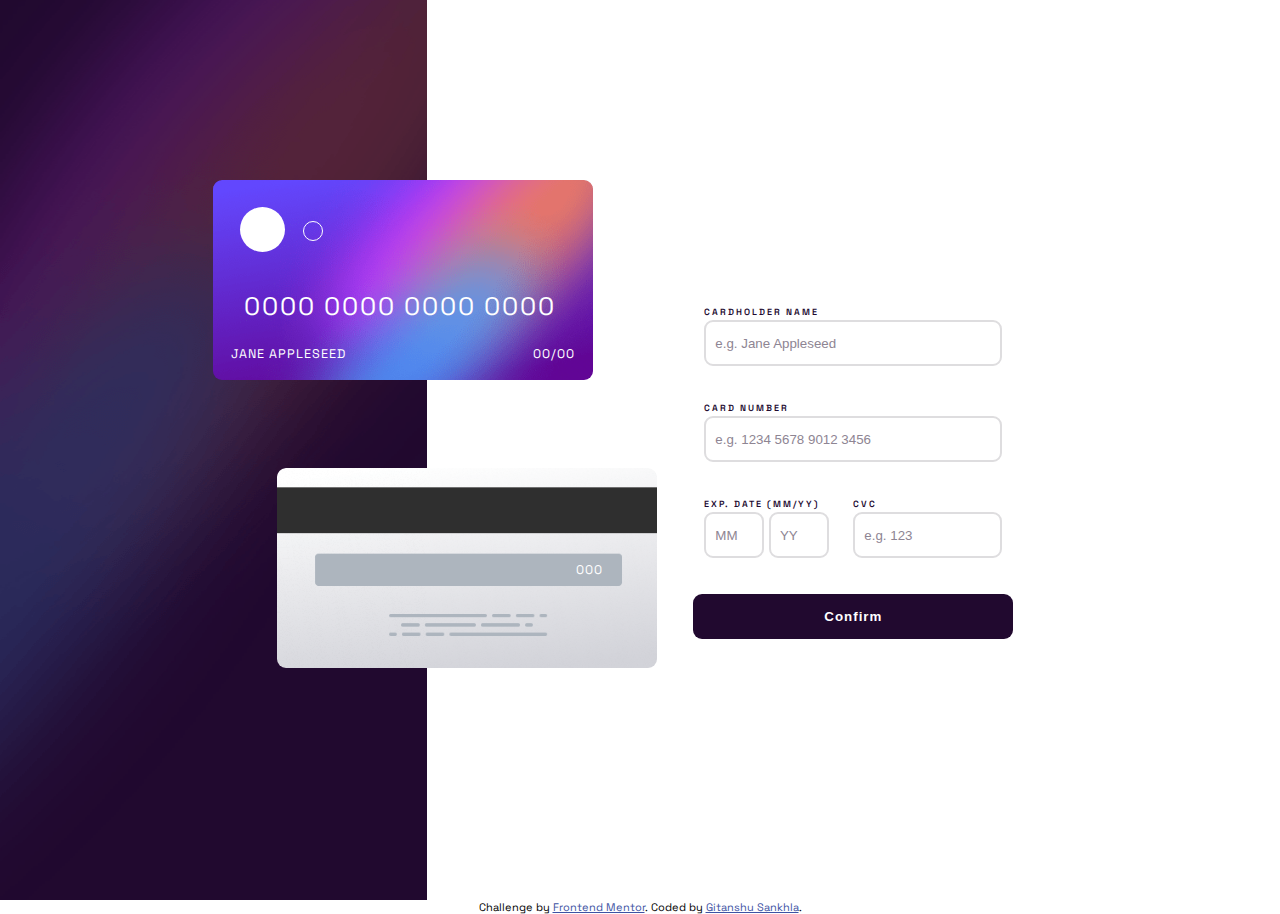
==== index.html @ 53a843ad "." ====
<!DOCTYPE html>
<html lang="en">
<head>
  <meta charset="UTF-8">
  <meta name="viewport" content="width=device-width, initial-scale=1.0"> <!-- displays site properly based on user's device -->
  <meta name="google-site-verification" content="2A1CO2UIUcDcr_QKyHDe_jBnlbCbm5bD10bQtdcxqWQ" />
  <link rel="icon" type="image/png" sizes="32x32" href="./images/favicon-32x32.png">
  
  <title>Interactive card details form</title>

  <link rel="stylesheet" href="style.css">      
  <link rel="stylesheet" href="media.css">      
  <link rel="stylesheet" href="alerts.css">      

  <!-- Feel free to remove these styles or customise in your own stylesheet 👍 -->
  <style>
    .attribution { font-size: 11px; text-align: center; }
    .attribution a { color: hsl(228, 45%, 44%); }
  </style>

  <!-- google fonts -->
  <link rel="preconnect" href="https://fonts.googleapis.com">
  <link rel="preconnect" href="https://fonts.gstatic.com" crossorigin>
  <link href="https://fonts.googleapis.com/css2?family=Space+Grotesk:wght@400;500;600&display=swap" rel="stylesheet">

</head>
<body>
<!-- container to hold data -->
  <div class="container">
    <!-- container for left gradient background -->
    <div class="background-left">
      <!-- card container -->
      <div class="card-container">
      <!-- card front side  -->
        <div class="card-front">
          <span class="card-num" id="card-num">0000 0000 0000 0000</span> <br>
          <span class="card-name" id="card-name"> Jane Appleseed </span>
          <span class="card-exp" id="card-exp"> 00/00 </span>
        </div>
        <!-- card back side -->
        <div class="card-back">
          <span class="card-cvc" id="card-cvc">000</span>
        </div>
      </div>
    </div>

    <!-- container to hold form -->
    <div class="background-right">
    
      <div class="form">
        <section>

          <div class="form-name">
            <label for="cardholder">Cardholder Name</label> <br>
            <!-- warning -->
            <span class="warning hidden" id="no-name">Can't be blank</span>
            <span class="warning hidden" id="no-name-number">Wrong format, letter only</span>

            <input type="text" name="cardholder" id="cardholder-name" placeholder="e.g. Jane Appleseed">
          </div>
          
          <div class="form-number">
            
            <!-- warning -->
            <span class="warning hidden" id="no-card-number">Can't be blank</span>
            <span class="warning hidden" id="no-card-letter">Wrong format, numbers / space only</span>

            <label for="card-form-num">card number</label> <br>
            <input type="text" name="card-form-num" id="card-form-num" placeholder="e.g. 1234 5678 9012 3456">
          </div>
          
          <div class="form-date-cvc">
            <div class="dates">
              <label for="exp-date">Exp. date (MM/YY)</label> <br>
              <!-- warning -->
              <span class="warning hidden" id="no-date">Can't be blank</span>
              <span class="warning hidden" id="wrong-date">Wrong date entry</span>

              <input type="number" name="exp-date" id="exp-date-mm" placeholder="MM">
              <input type="number" name="exp-date" id="exp-date-yy" placeholder="YY">
            </div>
            
            <div class="cvc">
              <label for="form-cvc">cvc</label> <br>
              <!-- warning -->
              <span class="warning hidden" id="no-cvc">Can't be blank</span>
              <span class="warning hidden" id="no-cvc-letter">Wrong format, number only</span>
              
              <input type="number" name="form-cvc" id="form-cvc" placeholder="e.g. 123">
            </div>
          </div>
          <!-- type="submit" onsubmit="confirmButton(); return false;" -->
        </section>
        <button type="button" id="btn-cof">Confirm</button>
      </div>
      

      <!-- @@@@@@@@@@@@@@@@@@@@@@@@@@@@@@@@@@@@@@@@@@@@@@@ -->
      <div class="card-complete hidden">
        <svg width="80" height="80" fill="none" xmlns="http://www.w3.org/2000/svg"><circle cx="40" cy="40" r="40" fill="url(#a)"/><path d="M28 39.92 36.08 48l16-16" stroke="#fff" stroke-width="3"/><defs><linearGradient id="a" x1="-23.014" y1="11.507" x2="0" y2="91.507" gradientUnits="userSpaceOnUse"><stop stop-color="#6348FE"/><stop offset="1" stop-color="#610595"/></linearGradient></defs></svg>
        <h2>THANK YOU!</h2>
        <p>We've added your card details</p>
        <button class="btn-con" id="btn-con">Continue</button>
      </div>


    </div>

  </div>

  
  <!-- Cardholder Name
  e.g. Jane Appleseed

  Card Number
  e.g. 1234 5678 9123 0000

  Exp. Date (MM/YY)
  MM
  YY

  CVC
  e.g. 123

  Confirm -->

  <!-- Completed state start -->
<!-- 
  Thank you!
  We've added your card details
  Continue -->
  
  <div class="attribution">
    Challenge by <a href="https://www.frontendmentor.io?ref=challenge" target="_blank">Frontend Mentor</a>. 
    Coded by <a href="https://www.frontendmentor.io/profile/gitanshu18" target="_blank">Gitanshu Sankhla</a>.
  </div>

  <script src="script.js"></script>
</body>
</html>
---- style.css ----
*{
    margin: 0;
    padding: 0;
    box-sizing: border-box;
}

html{
    font-size: 18px;
    font-family: 'Space Grotesk', sans-serif;
}

body{
    overflow-x: hidden;
}

.hidden{
    visibility: hidden;
    opacity: 0;
    pointer-events: none;
}

.container {
    height: 100vh;
    width: 100%;
    background-color: #fff;
    display: grid;
    grid-template-columns: 1fr 2fr;
}

.card-container{
    background: url('images/bg-main-desktop.png') no-repeat;
    width: 100%;
    height: 100%;
    color: #fff;
    position: relative;
}

.card-back,
.card-front{
    width: 380px;
    height: 200px;
    padding: 2rem;
    /* aspect-ratio: 16/10; */
    border-radius: .5rem;
    position: absolute;
    background-size: 100%;
}

.card-front{
    background: url('images/bg-card-front.png') no-repeat;
    top: 20%;
    left: 50%;
}

.card-num{
    position: absolute;
    top: 100px;
    /* font-weight: 500; */
    font-size: 1.5rem;
}

.card-back{
    background: url('images/bg-card-back.png') no-repeat;
    top: 52%;
    left: 65%;
}

.card-num{
    font-size: 1.4rem;
    letter-spacing: 2px;
    position: absolute;
    top: 55%;
    /* text-align: center; */
    left:8%;
    /* margin: auto; */
}
.card-name{
 font-size: .7rem;
 position: absolute;
 bottom: 1rem;
 left: 1rem;
 text-transform: uppercase;
 letter-spacing: 1px;
}
.card-exp{
    font-size: .7rem;
    position: absolute;
    bottom: 1rem;
    right: 1rem;
    text-transform: uppercase;
    letter-spacing: 1px;
}
.card-cvc{
    font-size: .7rem;
    position: absolute;
    bottom: 5rem;
    right: 3rem;
    text-transform: uppercase;
    letter-spacing: 1px;
}

.card-front::before{
    content: '';
    height: 2.5rem;
    border-radius: 50%;
    aspect-ratio: 1/1;
    background-color: #fff;
    position: absolute;
    top: 1.5rem;
    left: 1.5rem;
}
.card-front::after{
    content: '';
    height: 1rem;
    border-radius: 50%;
    aspect-ratio: 1/1;
    border: 1px solid #fff;
    /* background-color: #fff; */
    position: absolute;
    top: calc(1.5rem + 0.75rem);
    left: 5rem;
}

.background-right{
    position: relative;
}

.form{
    position: absolute;
    top: 50%;
    display: flex;
    flex-direction: column;
    left: 50%;
    transform: translate(-50%, -50%);
}

section{
    width: 370px;
    padding: 2rem;
    display: grid;
    grid-template-columns: 1fr;
    row-gap: 1.5rem;
}

label{
    font-size: 0.5rem;
    color:hsl(278, 68%, 11%);
    text-transform: uppercase;
    font-family: inherit;
    font-weight: 600;
    letter-spacing: 2px;
}

input{
    padding: .75rem .5rem;
    width: 100%;
    text-transform: capitalize;
    position: relative;
    border-radius: .5rem;
    border: 2px solid hsl(270, 3%, 87%) ;
}



input::placeholder{
    color:  hsl(279, 6%, 55%);
    text-transform: none;
    font-weight: 500;
}

input:focus{
    outline: none;
    border: 2px solid transparent;
    border-radius: .5rem;
    background: linear-gradient(white, white) padding-box,
    linear-gradient(to right, hsl(249, 99%, 64%), hsl(278, 94%, 30%)) border-box;
}

.form-date-cvc{
    display: flex;
}

.dates{
    width: 50%;
}

#exp-date-mm,
#exp-date-yy{
    width: 40%;
}

.cvc{
    width: 50%;
}

button{
    height: 2.5rem;
    border: none;
    border-radius: .5rem;
    background-color: hsl(278, 68%, 11%);
    color: white;
    text-transform: capitalize;
    font-weight: 700;
    letter-spacing: 1px;
    cursor: pointer;
    transition: all .5s;
}

button:active{
    scale: 0.99;
    cursor: pointer;
}

#btn-cof{
    text-align: center;
    margin: auto;
    width: 320px;
}

.card-complete{
    width: 300px;
    display: flex;
    align-items:center;
    justify-content: center;
    position: absolute;
    flex-direction: column;
    gap: 1rem;
    top: 50%;
    left: 50%;
    transform: translate(-50%,-50%);
}

.card-complete h2{
    font-size: 1.5rem;
    letter-spacing: 3px;
}

.card-complete p{
    font-size: .8rem;
    font-weight: 500;
    color: hsl(279, 6%, 55%);
}

.btn-con{
    width: 100%;
    padding: 0 1rem;
    font-weight: 500;
}

.form-name,
.form-number,
.dates,
.cvc{
    position: relative;
}

.warning{
    color: red;
    position: absolute;
    bottom: -.7rem;
    left: 0;
    display: block;
    font-size: .5rem;
}

.warning::before{
    content: '🛑 ';
}

#no-name,
#no-card-number,
#no-cvc,
#wrong-date{
    bottom: -1.2rem;
}
---- media.css ----
@media screen and (max-width:1250px){
    .card-front{
        left: 30%;
    }
    .card-back{
        left:45%;
    }
}

@media screen and (max-width:990px) {
    .container{
        grid-template-columns: 1fr;
    }
    .card-container{
        background-size: cover;
    }
    .card-front{
        left: 10%;
        z-index: 2;
        top: 50%;
    }
    .card-back{
        /* display: hidden; */
        z-index: 1;
        left: 25%;
        top: 20%;
    }
}

@media screen and (max-width:550px) {
    html{
        font-size: 14px;
    }

    .container{
        grid-template-rows: 1fr 2fr;
    }

    .card-container{
        background-image: url('images/bg-main-mobile.png');
    }
    /* .card-front,
    .card-back{
        width: 280px;
        aspect-ratio: 19/10;
    } */
    .form{
        width: 100%;
    }
    form{
        margin: auto;
    }
    .card-back,
    .card-front{
        width: 280px;
        height: 153px;
    }
    .card-front{
        top: 60%;
        left: 2.5%;
        background-image: url('images/bg-card-front\ -sm.png');
    }
    .card-back{
        top: 25%;
        background-image: url('images/bg-card-back\ -sm.png');
        left: 20%;
    }
    .card-num{
        top: 90px;
        left: 15px;
    }
    .card-name{
        top: 125px;
    }
    .card-exp{
        top: 125px;
        left: 230px;
    }
    .card-cvc{
        top: 70px;
        left: 220px;
    }
}
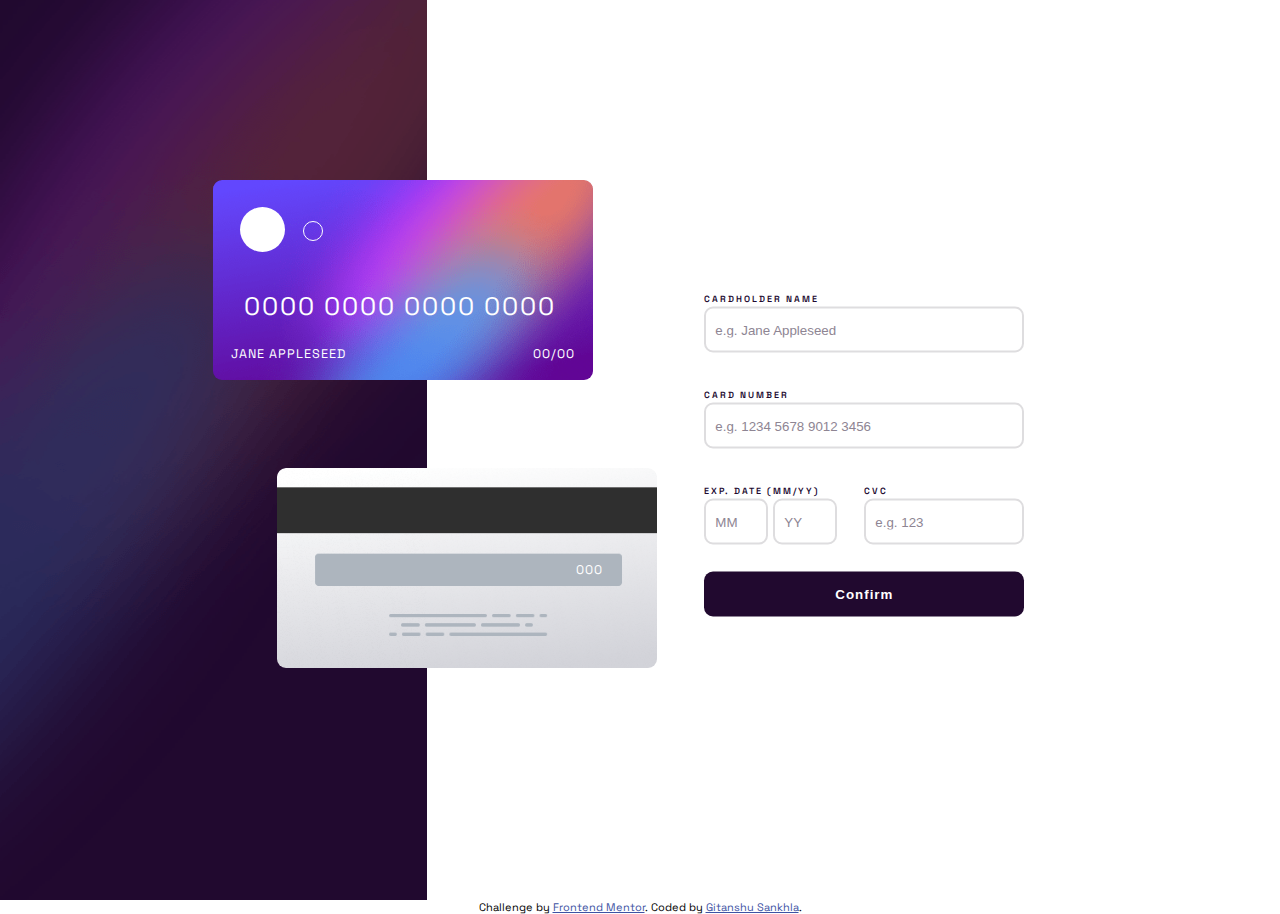
==== commit 3cdbce4f: "remove some issues" ====
--- a/index.html
+++ b/index.html
@@ -1,5 +1,6 @@
+
 <!DOCTYPE html>
-<html lang="en">
+<html >
 <head>
   <meta charset="UTF-8">
   <meta name="viewport" content="width=device-width, initial-scale=1.0"> <!-- displays site properly based on user's device -->
@@ -10,8 +11,6 @@
 
   <link rel="stylesheet" href="style.css">      
   <link rel="stylesheet" href="media.css">      
-  <link rel="stylesheet" href="alerts.css">      
-
   <!-- Feel free to remove these styles or customise in your own stylesheet 👍 -->
   <style>
     .attribution { font-size: 11px; text-align: center; }
@@ -51,7 +50,7 @@
         <section>
 
           <div class="form-name">
-            <label for="cardholder">Cardholder Name</label> <br>
+            <label for="cardholder-name">Cardholder Name</label> <br>
             <!-- warning -->
             <span class="warning hidden" id="no-name">Can't be blank</span>
             <span class="warning hidden" id="no-name-number">Wrong format, letter only</span>
@@ -66,18 +65,18 @@
             <span class="warning hidden" id="no-card-letter">Wrong format, numbers / space only</span>
 
             <label for="card-form-num">card number</label> <br>
-            <input type="text" name="card-form-num" id="card-form-num" placeholder="e.g. 1234 5678 9012 3456">
+            <input type="text" name="card-form" id="card-form-num" placeholder="e.g. 1234 5678 9012 3456">
           </div>
           
           <div class="form-date-cvc">
             <div class="dates">
-              <label for="exp-date">Exp. date (MM/YY)</label> <br>
+              <label for="exp-date-mm">Exp. date (MM/YY)</label> <br>
               <!-- warning -->
               <span class="warning hidden" id="no-date">Can't be blank</span>
               <span class="warning hidden" id="wrong-date">Wrong date entry</span>
 
               <input type="number" name="exp-date" id="exp-date-mm" placeholder="MM">
-              <input type="number" name="exp-date" id="exp-date-yy" placeholder="YY">
+              <input type="number" name="exp-date-2" id="exp-date-yy" placeholder="YY">
             </div>
             
             <div class="cvc">
@@ -90,14 +89,14 @@
             </div>
           </div>
           <!-- type="submit" onsubmit="confirmButton(); return false;" -->
+          <button type="button" id="btn-cof">Confirm</button>
         </section>
-        <button type="button" id="btn-cof">Confirm</button>
       </div>
       
 
       <!-- @@@@@@@@@@@@@@@@@@@@@@@@@@@@@@@@@@@@@@@@@@@@@@@ -->
       <div class="card-complete hidden">
-        <svg width="80" height="80" fill="none" xmlns="http://www.w3.org/2000/svg"><circle cx="40" cy="40" r="40" fill="url(#a)"/><path d="M28 39.92 36.08 48l16-16" stroke="#fff" stroke-width="3"/><defs><linearGradient id="a" x1="-23.014" y1="11.507" x2="0" y2="91.507" gradientUnits="userSpaceOnUse"><stop stop-color="#6348FE"/><stop offset="1" stop-color="#610595"/></linearGradient></defs></svg>
+        <svg width="80" height="80" fill="none" xmlns="http://www.w3.org/2000/svg"><circle cx="40" cy="40" r="40" fill="url(#a)"/><path d="M28 39.92 36.08 48l16-16" stroke="#fff" stroke-width="3"/><defs><linearGradient id="a" x1="-23.014" y1="11.507" x2="0" y2="91.507" gradientUnits="userSpaceOnUse"><stop stop-color="#6348FE"/> <stop offset="1" stop-color="#610595"/></linearGradient></defs></svg>
         <h2>THANK YOU!</h2>
         <p>We've added your card details</p>
         <button class="btn-con" id="btn-con">Continue</button>
